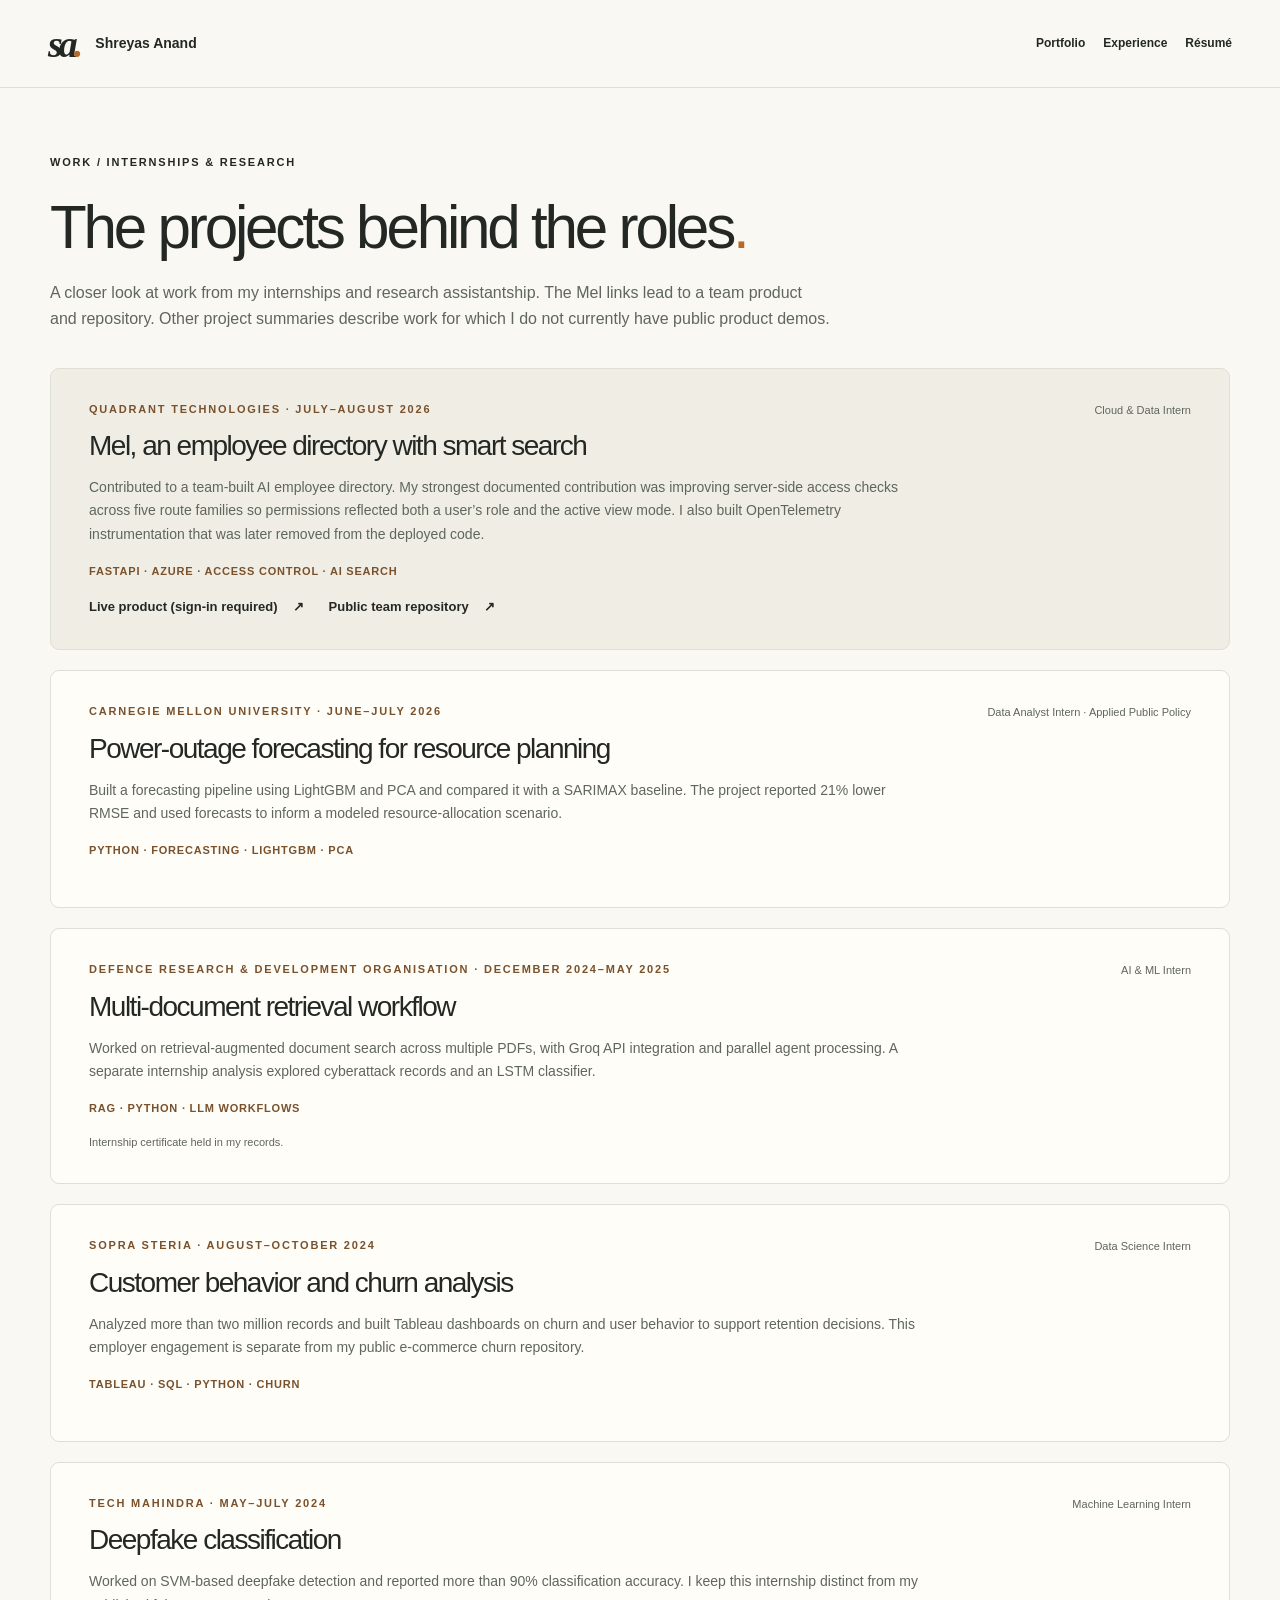
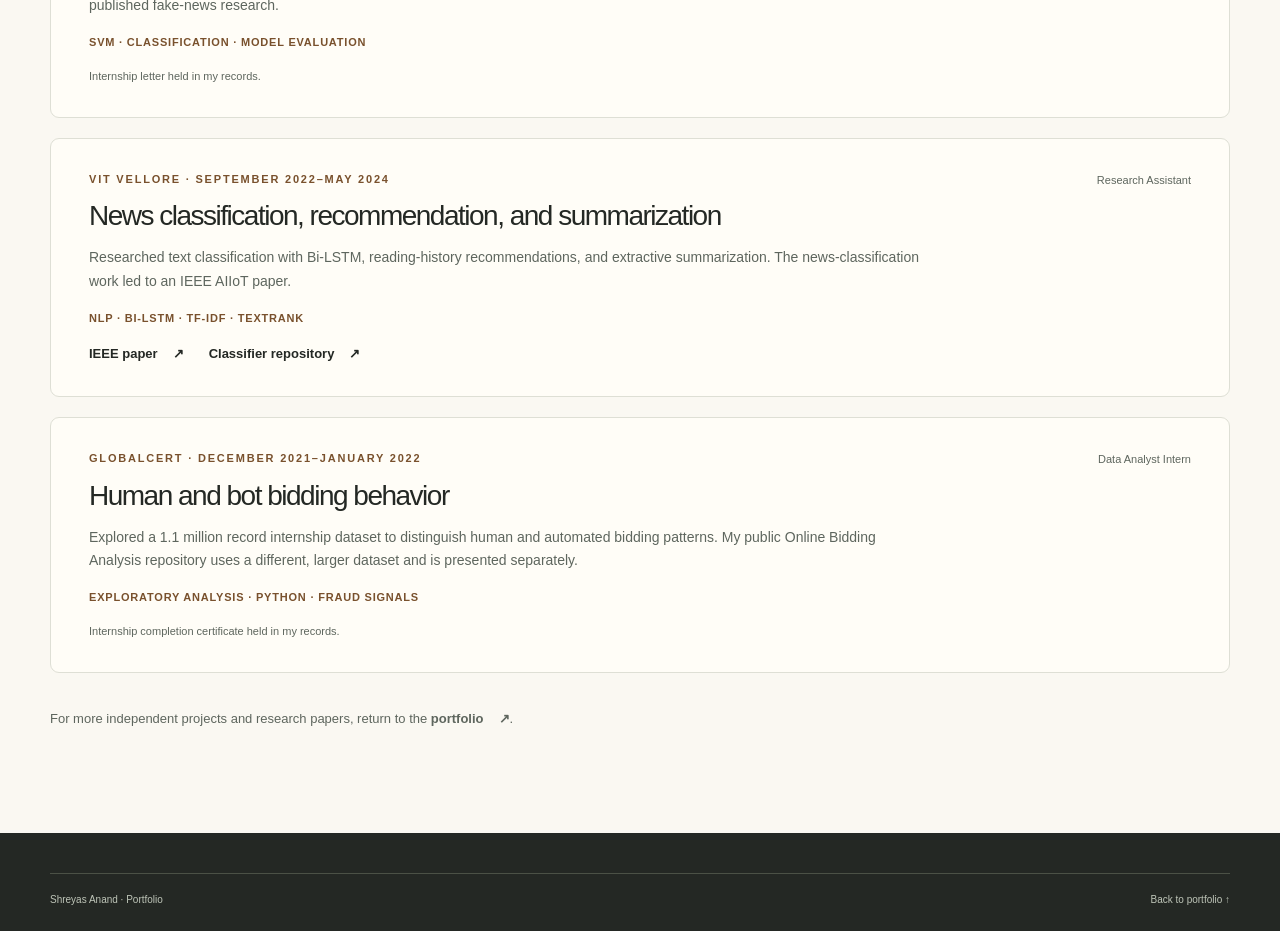
==== internships/index.html @ 3b65b4af "Add research links, internship project notes, Mel demo, and résumé viewer" ====
<!doctype html>
<html lang="en"><head><meta charset="utf-8"><meta name="viewport" content="width=device-width, initial-scale=1"><meta name="description" content="Internship and research project notes from Shreyas Anand."><title>Internship work | Shreyas Anand</title><link rel="icon" type="image/svg+xml" href="../assets/portfolio/monogram.svg"><link rel="stylesheet" href="../assets/portfolio/style.css?v=20261102b"><style>
.case-shell{padding-block:66px 90px}.case-intro{max-width:780px;margin-bottom:35px}.case-intro h1{margin-bottom:20px}.case-intro p:not(.eyebrow){color:var(--muted)}.case-list{display:grid;gap:20px}.case-card{scroll-margin-top:110px;border:1px solid var(--line);border-radius:9px;background:#fffdf7;padding:32px 38px}.case-card:first-child{background:#f0eee4}.case-top{display:flex;align-items:flex-start;justify-content:space-between;gap:20px}.case-top .eyebrow{color:#79512d;margin-bottom:12px}.case-top>span{font-size:11px;color:var(--muted)}.case-card h2{font-size:28px;margin:0 0 14px}.case-card>p{max-width:830px;font-size:14px;color:var(--muted);margin-bottom:16px}.case-card .case-tags{font-size:11px;text-transform:uppercase;letter-spacing:.8px;font-weight:600;color:#79512d}.case-links{display:flex;gap:25px;flex-wrap:wrap}.case-card .case-proof{font-size:11px;margin:10px 0 0}.case-end{margin-top:35px;color:var(--muted);font-size:13px}@media(max-width:760px){.case-shell{padding-block:44px 60px}.case-card{padding:24px}.case-top{display:block}.case-card h2{font-size:25px}}
</style></head><body><a class="skip-link" href="#main">Skip to content</a><header class="site-header"><div class="header-inner"><a class="brand" href="../"><span class="monogram" aria-hidden="true">sa<span>.</span></span><span>Shreyas Anand</span></a><nav class="site-nav" aria-label="Main navigation"><a href="../">Portfolio</a><a href="../#experience">Experience</a><a href="../resume/">Résumé</a></nav></div></header><main id="main" class="container case-shell"><div class="case-intro"><p class="eyebrow">Work / Internships &amp; research</p><h1>The projects behind the roles<span style="color:#b96923">.</span></h1><p>A closer look at work from my internships and research assistantship. The Mel links lead to a team product and repository. Other project summaries describe work for which I do not currently have public product demos.</p></div><div class="case-list"><article class="case-card" id="quadrant"><div class="case-top"><p class="eyebrow">Quadrant Technologies · July–August 2026</p><span>Cloud &amp; Data Intern</span></div><h2>Mel, an employee directory with smart search</h2><p>Contributed to a team-built AI employee directory. My strongest documented contribution was improving server-side access checks across five route families so permissions reflected both a user’s role and the active view mode. I also built OpenTelemetry instrumentation that was later removed from the deployed code.</p><p class="case-tags">FastAPI · Azure · Access control · AI search</p><div class="case-links"><a class="text-link" href="https://tempest34.azurewebsites.net/" target="_blank" rel="noopener noreferrer">Live product (sign-in required) <span aria-hidden="true">↗</span></a><a class="text-link" href="https://github.com/Arshitha231/QInternship" target="_blank" rel="noopener noreferrer">Public team repository <span aria-hidden="true">↗</span></a></div></article>
<article class="case-card" id="cmu"><div class="case-top"><p class="eyebrow">Carnegie Mellon University · June–July 2026</p><span>Data Analyst Intern · Applied Public Policy</span></div><h2>Power-outage forecasting for resource planning</h2><p>Built a forecasting pipeline using LightGBM and PCA and compared it with a SARIMAX baseline. The project reported 21% lower RMSE and used forecasts to inform a modeled resource-allocation scenario.</p><p class="case-tags">Python · Forecasting · LightGBM · PCA</p></article>
<article class="case-card" id="drdo"><div class="case-top"><p class="eyebrow">Defence Research &amp; Development Organisation · December 2024–May 2025</p><span>AI &amp; ML Intern</span></div><h2>Multi-document retrieval workflow</h2><p>Worked on retrieval-augmented document search across multiple PDFs, with Groq API integration and parallel agent processing. A separate internship analysis explored cyberattack records and an LSTM classifier.</p><p class="case-tags">RAG · Python · LLM workflows</p><p class="case-proof">Internship certificate held in my records.</p></article>
<article class="case-card" id="sopra"><div class="case-top"><p class="eyebrow">Sopra Steria · August–October 2024</p><span>Data Science Intern</span></div><h2>Customer behavior and churn analysis</h2><p>Analyzed more than two million records and built Tableau dashboards on churn and user behavior to support retention decisions. This employer engagement is separate from my public e-commerce churn repository.</p><p class="case-tags">Tableau · SQL · Python · Churn</p></article>
<article class="case-card" id="tech"><div class="case-top"><p class="eyebrow">Tech Mahindra · May–July 2024</p><span>Machine Learning Intern</span></div><h2>Deepfake classification</h2><p>Worked on SVM-based deepfake detection and reported more than 90% classification accuracy. I keep this internship distinct from my published fake-news research.</p><p class="case-tags">SVM · Classification · Model evaluation</p><p class="case-proof">Internship letter held in my records.</p></article>
<article class="case-card" id="vit"><div class="case-top"><p class="eyebrow">VIT Vellore · September 2022–May 2024</p><span>Research Assistant</span></div><h2>News classification, recommendation, and summarization</h2><p>Researched text classification with Bi-LSTM, reading-history recommendations, and extractive summarization. The news-classification work led to an IEEE AIIoT paper.</p><p class="case-tags">NLP · Bi-LSTM · TF-IDF · TextRank</p><div class="case-links"><a class="text-link" href="https://ieeexplore.ieee.org/document/10574679" target="_blank" rel="noopener noreferrer">IEEE paper <span aria-hidden="true">↗</span></a><a class="text-link" href="https://github.com/Anandshrey/NewsClassifier" target="_blank" rel="noopener noreferrer">Classifier repository <span aria-hidden="true">↗</span></a></div></article>
<article class="case-card" id="globalcert"><div class="case-top"><p class="eyebrow">GlobalCert · December 2021–January 2022</p><span>Data Analyst Intern</span></div><h2>Human and bot bidding behavior</h2><p>Explored a 1.1 million record internship dataset to distinguish human and automated bidding patterns. My public Online Bidding Analysis repository uses a different, larger dataset and is presented separately.</p><p class="case-tags">Exploratory analysis · Python · Fraud signals</p><p class="case-proof">Internship completion certificate held in my records.</p></article></div><p class="case-end">For more independent projects and research papers, return to the <a class="text-link" href="../#projects">portfolio <span aria-hidden="true">↗</span></a>.</p></main><footer class="site-footer"><div class="container footer-bottom"><span>Shreyas Anand · Portfolio</span><a href="../">Back to portfolio ↑</a></div></footer></body></html>
---- assets/portfolio/style.css ----
:root{--paper:#faf8f2;--ink:#242824;--muted:#5e665e;--line:#dedfd5;--amber:#e7a65b;--sage:#e7eadd;--serif:Georgia,'Times New Roman',serif;--sans:'Segoe UI',Arial,sans-serif}
*{box-sizing:border-box}html{scroll-behavior:smooth;scroll-padding-top:100px}body{margin:0;background:var(--paper);color:var(--ink);font-family:var(--sans);font-size:16px;line-height:1.65;-webkit-font-smoothing:antialiased}a{color:inherit;text-decoration:none}button{font:inherit}img{display:block;max-width:100%;height:auto}::selection{background:#f2d2a8}a:focus-visible,button:focus-visible,summary:focus-visible{outline:3px solid #8c4f18;outline-offset:5px;border-radius:3px}.container{width:min(1180px,calc(100% - 96px));margin-inline:auto}.skip-link{position:fixed;z-index:100;top:-100px;left:20px;padding:12px 20px;background:var(--ink);color:white}.skip-link:focus{top:12px}.site-header{position:sticky;top:0;z-index:20;background:rgba(250,248,242,.96);border-bottom:1px solid var(--line);backdrop-filter:blur(12px)}.header-inner{width:min(1280px,calc(100% - 96px));min-height:87px;margin:auto;display:flex;align-items:center;justify-content:space-between;gap:24px}.brand{display:inline-flex;align-items:center;gap:16px;font-size:14px;font-weight:600}.monogram{font-family:var(--serif);font-size:38px;font-style:italic;line-height:1;letter-spacing:-4px}.monogram span{color:#b96923}.site-nav{display:flex;align-items:center;gap:18px;font-size:12px;font-weight:600}.site-nav a{transition:color .2s}.site-nav a:hover{color:#a55b1b}.nav-external{border-left:1px solid var(--line);padding-left:32px}.nav-external span{margin-left:10px}.menu-toggle{display:none}.hero{display:grid;grid-template-columns:1.23fr 1fr;gap:58px;align-items:center;padding-block:88px 76px}.eyebrow{text-transform:uppercase;font-size:11px;letter-spacing:1.8px;font-weight:650;line-height:1.5;margin:0 0 24px}.small-dot{display:inline-block;width:7px;height:7px;border-radius:50%;background:#b86923;margin:0 9px 1px 0}h1,h2,h3,p{margin-top:0}h1{font-size:clamp(42px,4.7vw,68px);font-weight:500;line-height:1.09;letter-spacing:-3.2px;margin-bottom:26px}h1 em,h2 em{font-family:var(--serif);font-weight:400;color:#92511e}h2{font-size:clamp(30px,3.05vw,43px);font-weight:500;letter-spacing:-1.5px;line-height:1.18;margin-bottom:0}h3{font-size:28px;line-height:1.22;letter-spacing:-.8px;font-weight:500}.hero-description{max-width:480px;font-size:17px;color:var(--muted);line-height:1.8;margin-bottom:30px}.hero-actions{display:flex;align-items:center;gap:26px;flex-wrap:wrap}.button{display:inline-flex;align-items:center;justify-content:space-between;gap:30px;padding:14px 22px;border:1px solid var(--ink);font-size:13px;font-weight:600;border-radius:5px;transition:transform .22s,background .22s,box-shadow .22s}.button-dark{background:var(--ink);color:var(--paper)}.button:hover{background:#3c443c;transform:translateY(-3px);box-shadow:0 7px 15px #24282418}.text-link{display:inline-flex;gap:15px;align-items:center;font-size:13px;font-weight:600}.text-link:hover{text-decoration:underline;text-underline-offset:5px}.hero-note{display:flex;gap:14px;border-top:1px solid var(--line);margin-top:38px;padding-top:22px;font-size:11px;line-height:1.7;color:var(--muted);max-width:455px}.hero-note strong{font-weight:500;color:var(--ink)}.note-mark{font-size:26px;line-height:1.3}.hero-visual{height:439px;position:relative;background:#eceee3;border:1px solid #dde1d1;border-radius:12px;isolation:isolate;overflow:hidden}.visual-grid{position:absolute;inset:0;opacity:.8;background-image:linear-gradient(#d8ddce 1px,transparent 1px),linear-gradient(90deg,#d8ddce 1px,transparent 1px);background-size:32px 32px;mask-image:linear-gradient(to bottom,black,transparent)}.visual-label,.visual-caption{position:absolute;font-size:10px;letter-spacing:1.7px;font-weight:600;color:#616b59}.visual-label{top:24px;left:26px}.visual-caption{bottom:21px;right:25px;letter-spacing:.3px}.process-card{position:absolute;border-radius:8px;padding:19px 22px;box-shadow:0 12px 24px #2428240d;transition:transform .35s}.card-step{display:block;font-size:8px;letter-spacing:1.4px;margin-bottom:10px}.process-title{font-family:var(--serif);font-size:25px;line-height:1.2;display:block}.question{left:28px;top:65px;width:69%;height:113px;background:var(--paper);transform:rotate(-5deg);border:1px solid #d8dace}.question-symbol{position:absolute;right:20px;top:21px;font-family:var(--serif);font-size:65px;line-height:1;color:#d7daca}.evidence{right:27px;top:175px;width:70%;height:131px;background:#edd6b8;transform:rotate(5deg);border:1px solid #dcb787}.signal-bars{position:absolute;right:21px;bottom:24px;height:37px;display:flex;gap:6px;align-items:end}.signal-bars i{width:9px;background:#9a622e;border-radius:2px 2px 0 0}.signal-bars i:nth-child(1){height:11px}.signal-bars i:nth-child(2){height:19px}.signal-bars i:nth-child(3){height:14px}.signal-bars i:nth-child(4){height:28px}.signal-bars i:nth-child(5){height:24px}.signal-bars i:nth-child(6){height:37px}.signal-bars i:nth-child(7){height:32px}.story{left:43px;bottom:52px;width:74%;height:108px;background:var(--ink);color:var(--paper);transform:rotate(-3deg)}.story .card-step{color:#c4cbbb}.story .process-title span{color:var(--amber)}.story-arrow{position:absolute;right:23px;top:35px;font-size:29px;color:var(--amber)}.hero-visual:hover .question{transform:rotate(-7deg) translateY(-4px)}.hero-visual:hover .evidence{transform:rotate(7deg) translateY(-2px)}.hero-visual:hover .story{transform:rotate(-1deg) translateY(-3px)}.discipline-strip{border-block:1px solid var(--line);background:#f2f1e9}.discipline-strip .container{display:flex;align-items:center;justify-content:space-between;gap:22px;padding-block:18px;font-size:11px;text-transform:uppercase;letter-spacing:1.3px;font-weight:500}.discipline-strip b{color:#9a622e;font-size:19px;font-weight:400}.work-section{padding-block:88px}.section-heading{display:flex;justify-content:space-between;gap:40px;align-items:end;margin-bottom:35px}.section-heading .eyebrow{margin-bottom:15px}.section-heading>p{font-size:12px;color:var(--muted);margin-bottom:2px;line-height:1.8}.featured-project{display:grid;grid-template-columns:1.12fr 1fr;border:1px solid var(--line);border-radius:9px;overflow:hidden;background:#fffdf7}.feature-image{background:#e7eadd;padding:28px 32px;display:flex;flex-direction:column;justify-content:space-between;gap:30px}.project-kicker{font-size:10px;letter-spacing:1.3px;text-transform:uppercase;font-weight:650;line-height:1.5}.feature-image img{width:100%;border:1px solid #d6dacb;border-radius:5px;box-shadow:0 8px 20px #24282409;transition:transform .35s}.feature-image:hover img{transform:translateY(-4px)}.feature-image p{font-family:var(--serif);font-size:24px;line-height:1.35;display:flex;justify-content:space-between;margin:0}.feature-image p>span{font-family:var(--sans)}.feature-copy{padding:43px 42px}.feature-copy .eyebrow{font-size:10px;margin-bottom:16px;color:#79512d}.feature-copy h3{font-size:39px;line-height:1.14;margin-bottom:21px;letter-spacing:-1.2px}.feature-copy>p:not(.eyebrow){font-size:14px;color:var(--muted);margin-bottom:27px}.project-stages{border-top:1px solid var(--line);margin-top:31px;padding-top:18px;display:flex;align-items:center;gap:20px;font-size:11px;flex-wrap:wrap}.project-stages>span{color:var(--muted);margin-right:auto}.project-stages a:hover{text-decoration:underline;text-underline-offset:4px}.project-stages a>span{padding-left:4px}.project-grid{display:grid;grid-template-columns:1fr 1fr;gap:28px;margin-top:28px}.project-card{border:1px solid var(--line);border-radius:9px;overflow:hidden;background:#fffdf7;transition:box-shadow .3s,transform .3s}.project-card:hover{transform:translateY(-4px);box-shadow:0 12px 25px #2428240a}.project-cover{height:290px;padding:25px 30px;display:flex;flex-direction:column;justify-content:space-between;overflow:hidden}.viz-cover{background:#e9dbc8}.cover-caption{font-size:11px;color:#5a5147}.viz-words{font-family:var(--serif);font-size:34px;line-height:1.15;letter-spacing:-1px;margin-block:15px}.viz-words>span{display:flex;align-items:center;justify-content:space-between;max-width:380px;border-bottom:1px solid #baa88e;padding:9px 0}.viz-words>span>span{font-family:var(--sans);font-size:20px;color:#865b31}.critique-cover{background:#e8ebe1;position:relative}.critique-cover img{width:79%;height:170px;object-fit:contain;align-self:center;transform:rotate(-4deg);transition:transform .3s;filter:drop-shadow(0 6px 9px #24282418)}.critique-cover:hover img{transform:rotate(-1deg) scale(1.025)}.project-card-copy{padding:28px 30px 32px}.project-card-copy .eyebrow{font-size:9px;color:#79512d;margin-bottom:13px}.project-card-copy h3{font-size:25px;margin-bottom:15px}.project-card-copy h3>a{display:flex;justify-content:space-between;gap:18px}.project-card-copy h3 span{font-size:20px}.project-card-copy p:last-child{font-size:14px;line-height:1.8;color:var(--muted);margin-bottom:0}.work-footnote{text-align:center;font-size:12px;color:var(--muted);margin:29px 0 0}.about-section{background:#edf0e5;border-block:1px solid #dbe0cf;padding-block:79px}.about-grid{display:grid;grid-template-columns:1fr 1fr;gap:90px}.about-grid h2{font-size:40px;max-width:465px}.about-monogram{font-size:112px;letter-spacing:-12px;line-height:1;font-family:var(--serif);font-style:italic;margin-top:48px;color:#526348}.about-monogram>span{color:#b86923}.about-monogram small{display:block;font-family:var(--sans);font-size:10px;letter-spacing:1.6px;font-style:normal;text-transform:uppercase;margin:18px 0 0 4px}.about-copy>p{font-size:14px;color:var(--muted);line-height:1.9;margin-bottom:20px}.about-copy .lead{font-size:20px;line-height:1.55;color:var(--ink);margin-bottom:24px}.focus-list{display:flex;flex-wrap:wrap;gap:8px;padding-block:6px 25px}.focus-list span{font-size:10px;padding:6px 11px;border:1px solid #cad0bf;border-radius:4px;background:#f6f7f0}.learning-details{border-top:1px solid #ccd3bf;padding-top:18px;font-size:12px}.learning-details summary{cursor:pointer;display:flex;justify-content:space-between;gap:15px;list-style:none;font-weight:600}.learning-details summary::-webkit-details-marker{display:none}.learning-details[open] summary>span{transform:rotate(45deg)}.learning-details summary>span{font-size:17px;transition:transform .2s}.learning-details>div{padding-top:15px;color:var(--muted)}.experience-section{padding-block:86px}.experience-section h2{max-width:710px}.experience-list{border-top:1px solid var(--line)}.experience-row{display:grid;grid-template-columns:35px 1fr 1.2fr 90px;gap:28px;border-bottom:1px solid var(--line);padding-block:28px;align-items:start}.experience-index{font-size:11px;color:#857b6b;padding-top:3px}.experience-row .eyebrow{font-size:9px;letter-spacing:1px;margin-bottom:8px;color:var(--muted)}.experience-row h3{font-size:22px;letter-spacing:-.4px;margin-bottom:0}.experience-row>p{font-size:13px;line-height:1.8;color:var(--muted);margin-bottom:0}.experience-type{justify-self:end;border:1px solid var(--line);padding:3px 10px;border-radius:20px;font-size:9px;margin-top:2px}.closing-section{border-top:1px solid var(--line);padding-block:66px 80px;text-align:center}.closing-section h2{font-size:clamp(40px,4.3vw,60px);line-height:1.15;letter-spacing:-2px;margin-bottom:30px}.closing-section>div{display:flex;align-items:center;justify-content:center;gap:26px;flex-wrap:wrap}.site-footer{background:var(--ink);color:var(--paper);padding-block:40px 23px}.footer-top{display:flex;align-items:center;justify-content:space-between;gap:30px;margin-bottom:32px}.site-footer .monogram span{color:var(--amber)}.footer-top>p{font-size:11px;line-height:1.8;color:#bec5b8;margin:0}.footer-top .text-link{font-size:11px}.footer-bottom{border-top:1px solid #4b5146;padding-top:18px;display:flex;justify-content:space-between;gap:20px;color:#bec5b8;font-size:10px}.credits{margin-top:18px;font-size:10px;color:#bec5b8}.credits summary{cursor:pointer}.credits p{max-width:820px;padding-top:12px;line-height:1.8;margin:0}.credits a{text-decoration:underline;text-underline-offset:3px}.reveal-ready{opacity:0;transform:translateY(18px);transition:opacity .65s ease,transform .65s ease}.reveal-ready.is-visible{opacity:1;transform:translateY(0)}.hero-copy{animation:enter .7s ease both}.hero-visual{animation:enter .8s .1s ease both}@keyframes enter{from{opacity:0;transform:translateY(14px)}to{opacity:1;transform:translateY(0)}}
@media(min-width:1500px){.hero{padding-block:105px 90px}}
@media(max-width:1050px){.container,.header-inner{width:calc(100% - 64px)}.hero{gap:30px;padding-block:64px}.hero-visual{height:400px}.process-title{font-size:22px}.story{left:27px}.feature-copy{padding:30px}.feature-copy h3{font-size:34px}.feature-image{padding:25px}.about-grid{gap:45px}.about-grid h2{font-size:35px}.experience-row{grid-template-columns:25px 1fr 1.1fr;gap:20px}.experience-type{display:none}.project-card-copy h3{font-size:23px}}
@media(max-width:900px){html{scroll-padding-top:90px}.container,.header-inner{width:calc(100% - 40px)}.header-inner{min-height:73px;position:relative}.brand{gap:12px}.menu-toggle{display:flex;align-items:center;gap:15px;border:1px solid var(--line);padding:7px 11px;border-radius:4px;background:transparent;font-size:12px}.menu-toggle>span{font-size:18px;line-height:1}.menu-toggle[aria-expanded=true]>span{transform:rotate(45deg)}.site-nav{gap:0;position:absolute;top:73px;left:-20px;right:-20px;background:var(--paper);padding:12px 20px 20px;box-shadow:0 12px 14px #2428240a;display:none;flex-direction:column;align-items:stretch;border-bottom:1px solid var(--line)}.site-nav.is-open{display:flex}.site-nav a{padding:12px}.nav-external{border-left:0;border-top:1px solid var(--line);margin-top:6px}.hero{grid-template-columns:1fr;padding-block:47px 40px;gap:36px}.hero-copy h1{font-size:clamp(40px,8vw,61px);letter-spacing:-2px}.eyebrow{font-size:10px;margin-bottom:20px}.hero-description{font-size:16px;max-width:550px}.hero-note{margin-top:30px}.hero-visual{height:360px;width:100%;max-width:550px;justify-self:center}.question{left:32px;top:58px;width:64%;height:104px}.evidence{top:145px;width:64%;height:110px;right:34px}.story{bottom:39px;left:41px;width:69%;height:100px}.visual-caption{bottom:15px}.discipline-strip .container{display:grid;grid-template-columns:1fr 1fr;gap:12px 24px;padding-block:16px;font-size:9px}.discipline-strip b{display:none}.section-heading{display:block}.section-heading>p{margin-top:18px}.work-section{padding-block:54px}.featured-project{grid-template-columns:1fr}.feature-image{min-height:260px;gap:25px;padding:25px}.feature-copy{padding:29px 25px}.feature-copy h3{font-size:35px}.feature-image img{max-height:240px;object-fit:contain}.project-grid{grid-template-columns:1fr;gap:22px;margin-top:22px}.project-cover{height:275px}.project-card-copy{padding:25px}.project-card-copy h3{font-size:25px}.work-footnote{text-align:left;line-height:1.8}.about-section{padding-block:50px}.about-grid{grid-template-columns:1fr;gap:30px}.about-grid h2{font-size:34px}.about-monogram{display:none}.about-copy .lead{font-size:19px}.experience-section{padding-block:53px}.experience-row{grid-template-columns:24px 1fr;gap:13px;padding-block:25px}.experience-row>p{grid-column:2}.experience-row h3{font-size:22px}.closing-section{padding-block:46px 60px}.closing-section h2{font-size:41px;letter-spacing:-1.5px}.footer-top{display:grid;grid-template-columns:1fr;gap:20px}.footer-bottom{font-size:9px}.site-footer{padding-top:32px}.signal-bars{height:28px;bottom:14px}.signal-bars i{width:8px}.process-title{font-size:24px}}
@media(prefers-reduced-motion:reduce){html{scroll-behavior:auto}*,*::before,*::after{animation:none!important;transition:none!important}.reveal-ready{opacity:1;transform:none}.hero-visual:hover .process-card{transform:none}.button:hover,.project-card:hover,.feature-image:hover img{transform:none}}
@media print{.site-header{position:static}.hero-visual,.discipline-strip,.menu-toggle{display:none}.hero,.about-grid{display:block}.reveal-ready{opacity:1;transform:none}body{background:white}.site-footer{background:white;color:var(--ink)}.feature-image img{max-height:200px}.hero-copy{animation:none}}

/* Broader professional profile */
.profile-section{padding-block:82px}.profile-section-tinted{background:#edf0e5;border-block:1px solid #dbe0cf}.profile-grid{display:grid;grid-template-columns:repeat(2,minmax(0,1fr));gap:20px}.profile-grid.three-col{grid-template-columns:repeat(3,minmax(0,1fr))}.profile-card{display:flex;flex-direction:column;align-items:flex-start;min-width:0;padding:30px;border:1px solid var(--line);border-radius:9px;background:#fffdf7}.profile-card .eyebrow{margin-bottom:12px;color:#79512d}.profile-card h3{font-size:23px;line-height:1.3;margin-bottom:14px}.profile-card h3:not(:first-of-type){margin-top:24px}.profile-card p:not(.eyebrow){font-size:13px;line-height:1.8;color:var(--muted);margin-bottom:14px}.profile-card .text-link{margin-top:auto;padding-top:10px}.credential-card{background:#f3f0e6}.course-certificates{margin-top:22px;border:1px solid var(--line);border-radius:9px;background:#fffdf7;padding:18px 24px}.course-certificates summary{cursor:pointer;font-size:14px;font-weight:600;display:flex;justify-content:space-between;gap:20px}.course-certificates summary span{font-size:20px;line-height:1}.course-certificates[open] summary span{transform:rotate(45deg)}.course-certificates ul{list-style:none;margin:18px 0 0;padding:0;columns:2;column-gap:36px}.course-certificates li{break-inside:avoid;display:flex;justify-content:space-between;gap:15px;border-top:1px solid var(--line);padding:12px 0;font-size:12px}.course-certificates li a{max-width:70%;text-decoration:underline;text-decoration-color:#c7c5b6;text-underline-offset:3px}.course-certificates li span{white-space:nowrap;color:var(--muted);font-size:11px}.contact-links{display:flex;align-items:center;gap:28px;flex-wrap:wrap}.contact-links .button{gap:18px}
@media(max-width:900px){.profile-section{padding-block:54px}.profile-grid.three-col{grid-template-columns:1fr}.profile-grid.two-col{grid-template-columns:1fr}}
@media(max-width:650px){.profile-grid{grid-template-columns:1fr}.profile-card{padding:24px}.course-certificates ul{columns:1}.course-certificates li{display:block}.course-certificates li a{display:block;max-width:none}.course-certificates li span{display:block;margin-top:3px}.contact-links{gap:18px}}

/* Research and internship project links */
.paper-list{list-style:none;margin:0 0 18px;padding:0;width:100%}.paper-list li{border-top:1px solid var(--line);padding:12px 0}.paper-list li a{display:block;font-size:13px;line-height:1.55;font-weight:600;text-decoration:underline;text-decoration-color:#c7c5b6;text-underline-offset:3px}.paper-list li small{display:block;font-size:10px;color:var(--muted);margin-top:4px}.inline-project-link{display:inline-block;margin-top:8px;font-weight:600;text-decoration:underline;text-decoration-color:#b5b3a7;text-underline-offset:3px}.section-heading>p a{text-decoration:underline;text-underline-offset:3px}.hero-actions .text-link:last-child{color:#92511e}
@media(max-width:1180px) and (min-width:901px){.site-nav{gap:10px;font-size:11px}.header-inner{gap:15px}.brand{gap:10px}}
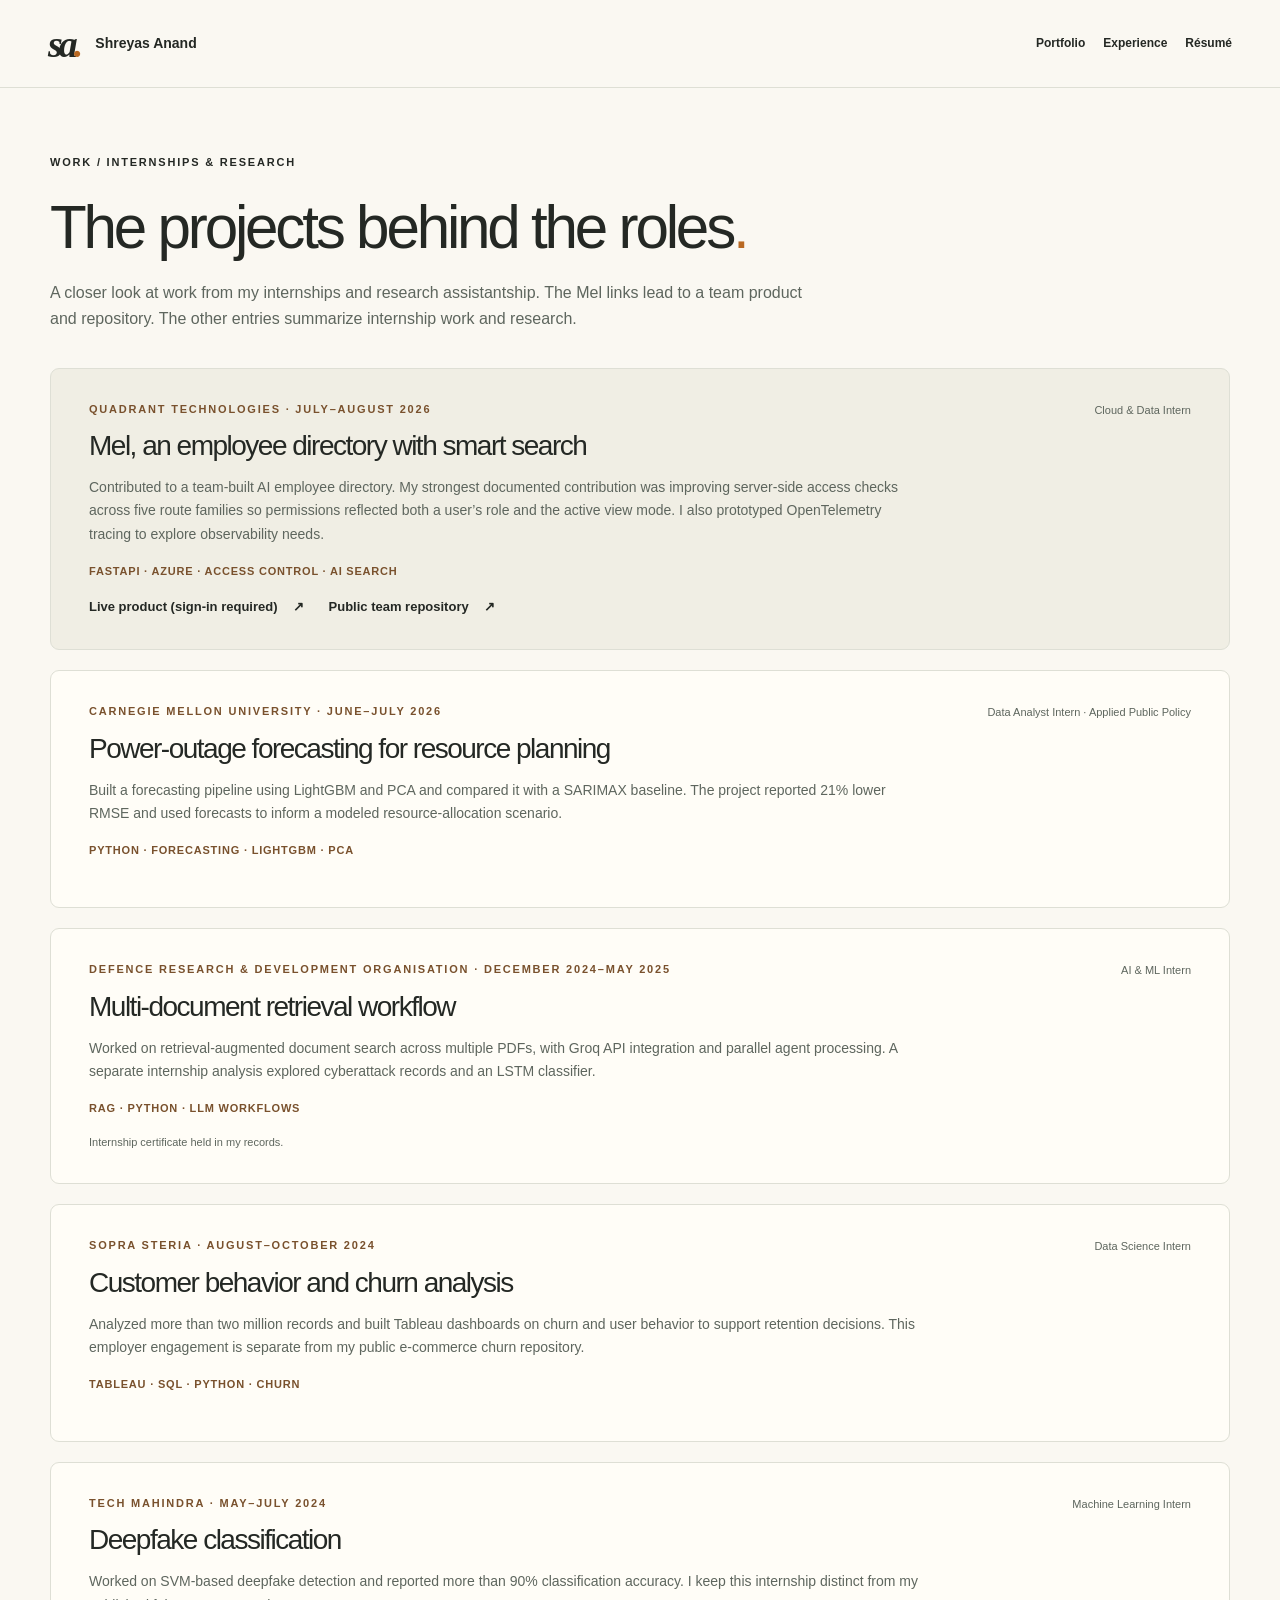
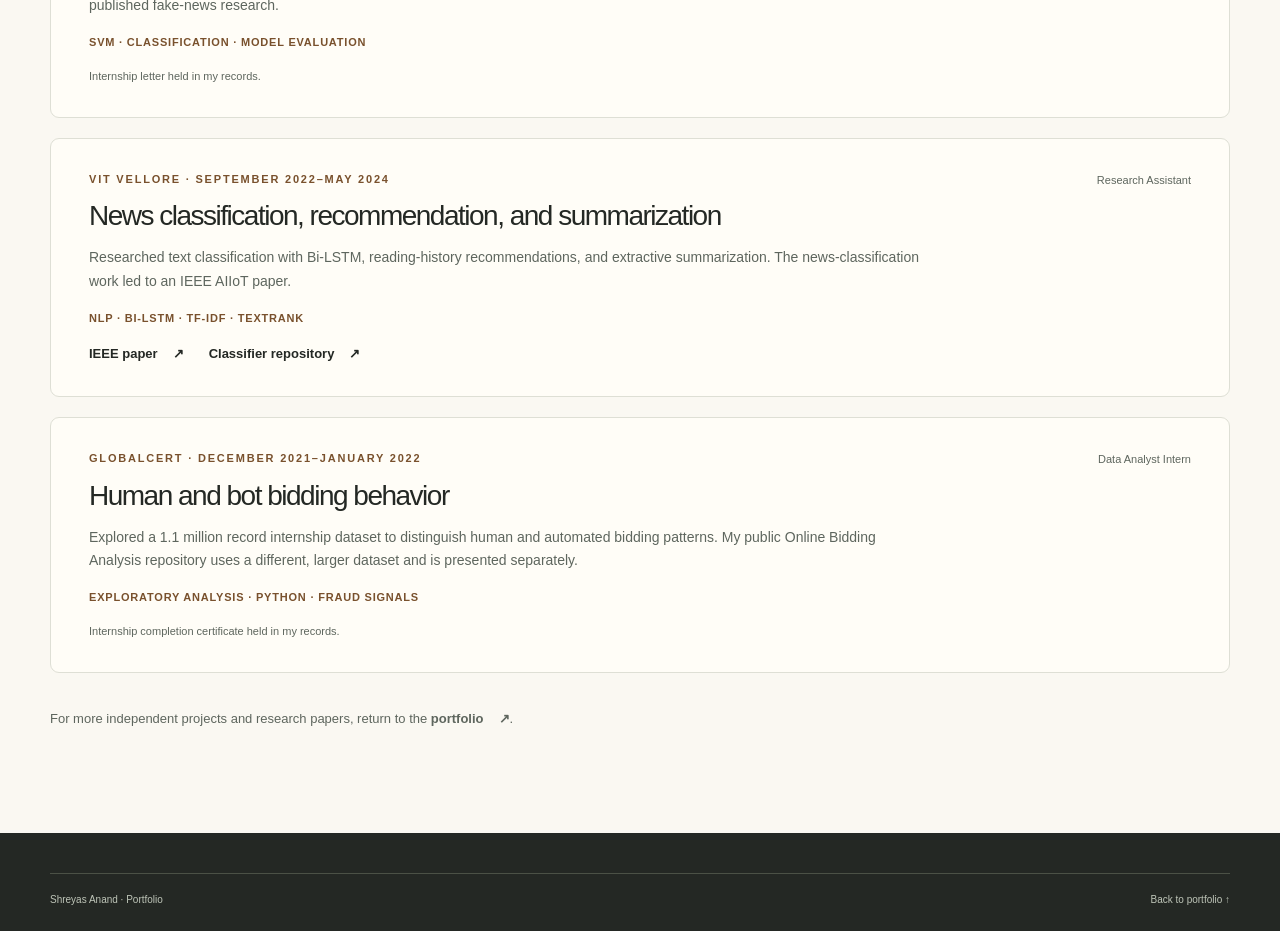
==== commit a55102e6: "Refine internship case-study introduction" ====
--- a/internships/index.html
+++ b/internships/index.html
@@ -1,7 +1,7 @@
 <!doctype html>
 <html lang="en"><head><meta charset="utf-8"><meta name="viewport" content="width=device-width, initial-scale=1"><meta name="description" content="Internship and research project notes from Shreyas Anand."><title>Internship work | Shreyas Anand</title><link rel="icon" type="image/svg+xml" href="../assets/portfolio/monogram.svg"><link rel="stylesheet" href="../assets/portfolio/style.css?v=20261102b"><style>
 .case-shell{padding-block:66px 90px}.case-intro{max-width:780px;margin-bottom:35px}.case-intro h1{margin-bottom:20px}.case-intro p:not(.eyebrow){color:var(--muted)}.case-list{display:grid;gap:20px}.case-card{scroll-margin-top:110px;border:1px solid var(--line);border-radius:9px;background:#fffdf7;padding:32px 38px}.case-card:first-child{background:#f0eee4}.case-top{display:flex;align-items:flex-start;justify-content:space-between;gap:20px}.case-top .eyebrow{color:#79512d;margin-bottom:12px}.case-top>span{font-size:11px;color:var(--muted)}.case-card h2{font-size:28px;margin:0 0 14px}.case-card>p{max-width:830px;font-size:14px;color:var(--muted);margin-bottom:16px}.case-card .case-tags{font-size:11px;text-transform:uppercase;letter-spacing:.8px;font-weight:600;color:#79512d}.case-links{display:flex;gap:25px;flex-wrap:wrap}.case-card .case-proof{font-size:11px;margin:10px 0 0}.case-end{margin-top:35px;color:var(--muted);font-size:13px}@media(max-width:760px){.case-shell{padding-block:44px 60px}.case-card{padding:24px}.case-top{display:block}.case-card h2{font-size:25px}}
-</style></head><body><a class="skip-link" href="#main">Skip to content</a><header class="site-header"><div class="header-inner"><a class="brand" href="../"><span class="monogram" aria-hidden="true">sa<span>.</span></span><span>Shreyas Anand</span></a><nav class="site-nav" aria-label="Main navigation"><a href="../">Portfolio</a><a href="../#experience">Experience</a><a href="../resume/">Résumé</a></nav></div></header><main id="main" class="container case-shell"><div class="case-intro"><p class="eyebrow">Work / Internships &amp; research</p><h1>The projects behind the roles<span style="color:#b96923">.</span></h1><p>A closer look at work from my internships and research assistantship. The Mel links lead to a team product and repository. Other project summaries describe work for which I do not currently have public product demos.</p></div><div class="case-list"><article class="case-card" id="quadrant"><div class="case-top"><p class="eyebrow">Quadrant Technologies · July–August 2026</p><span>Cloud &amp; Data Intern</span></div><h2>Mel, an employee directory with smart search</h2><p>Contributed to a team-built AI employee directory. My strongest documented contribution was improving server-side access checks across five route families so permissions reflected both a user’s role and the active view mode. I also built OpenTelemetry instrumentation that was later removed from the deployed code.</p><p class="case-tags">FastAPI · Azure · Access control · AI search</p><div class="case-links"><a class="text-link" href="https://tempest34.azurewebsites.net/" target="_blank" rel="noopener noreferrer">Live product (sign-in required) <span aria-hidden="true">↗</span></a><a class="text-link" href="https://github.com/Arshitha231/QInternship" target="_blank" rel="noopener noreferrer">Public team repository <span aria-hidden="true">↗</span></a></div></article>
+</style></head><body><a class="skip-link" href="#main">Skip to content</a><header class="site-header"><div class="header-inner"><a class="brand" href="../"><span class="monogram" aria-hidden="true">sa<span>.</span></span><span>Shreyas Anand</span></a><nav class="site-nav" aria-label="Main navigation"><a href="../">Portfolio</a><a href="../#experience">Experience</a><a href="../resume/">Résumé</a></nav></div></header><main id="main" class="container case-shell"><div class="case-intro"><p class="eyebrow">Work / Internships &amp; research</p><h1>The projects behind the roles<span style="color:#b96923">.</span></h1><p>A closer look at work from my internships and research assistantship. The Mel links lead to a team product and repository. The other entries summarize internship work and research.</p></div><div class="case-list"><article class="case-card" id="quadrant"><div class="case-top"><p class="eyebrow">Quadrant Technologies · July–August 2026</p><span>Cloud &amp; Data Intern</span></div><h2>Mel, an employee directory with smart search</h2><p>Contributed to a team-built AI employee directory. My strongest documented contribution was improving server-side access checks across five route families so permissions reflected both a user’s role and the active view mode. I also prototyped OpenTelemetry tracing to explore observability needs.</p><p class="case-tags">FastAPI · Azure · Access control · AI search</p><div class="case-links"><a class="text-link" href="https://tempest34.azurewebsites.net/" target="_blank" rel="noopener noreferrer">Live product (sign-in required) <span aria-hidden="true">↗</span></a><a class="text-link" href="https://github.com/Arshitha231/QInternship" target="_blank" rel="noopener noreferrer">Public team repository <span aria-hidden="true">↗</span></a></div></article>
 <article class="case-card" id="cmu"><div class="case-top"><p class="eyebrow">Carnegie Mellon University · June–July 2026</p><span>Data Analyst Intern · Applied Public Policy</span></div><h2>Power-outage forecasting for resource planning</h2><p>Built a forecasting pipeline using LightGBM and PCA and compared it with a SARIMAX baseline. The project reported 21% lower RMSE and used forecasts to inform a modeled resource-allocation scenario.</p><p class="case-tags">Python · Forecasting · LightGBM · PCA</p></article>
 <article class="case-card" id="drdo"><div class="case-top"><p class="eyebrow">Defence Research &amp; Development Organisation · December 2024–May 2025</p><span>AI &amp; ML Intern</span></div><h2>Multi-document retrieval workflow</h2><p>Worked on retrieval-augmented document search across multiple PDFs, with Groq API integration and parallel agent processing. A separate internship analysis explored cyberattack records and an LSTM classifier.</p><p class="case-tags">RAG · Python · LLM workflows</p><p class="case-proof">Internship certificate held in my records.</p></article>
 <article class="case-card" id="sopra"><div class="case-top"><p class="eyebrow">Sopra Steria · August–October 2024</p><span>Data Science Intern</span></div><h2>Customer behavior and churn analysis</h2><p>Analyzed more than two million records and built Tableau dashboards on churn and user behavior to support retention decisions. This employer engagement is separate from my public e-commerce churn repository.</p><p class="case-tags">Tableau · SQL · Python · Churn</p></article>
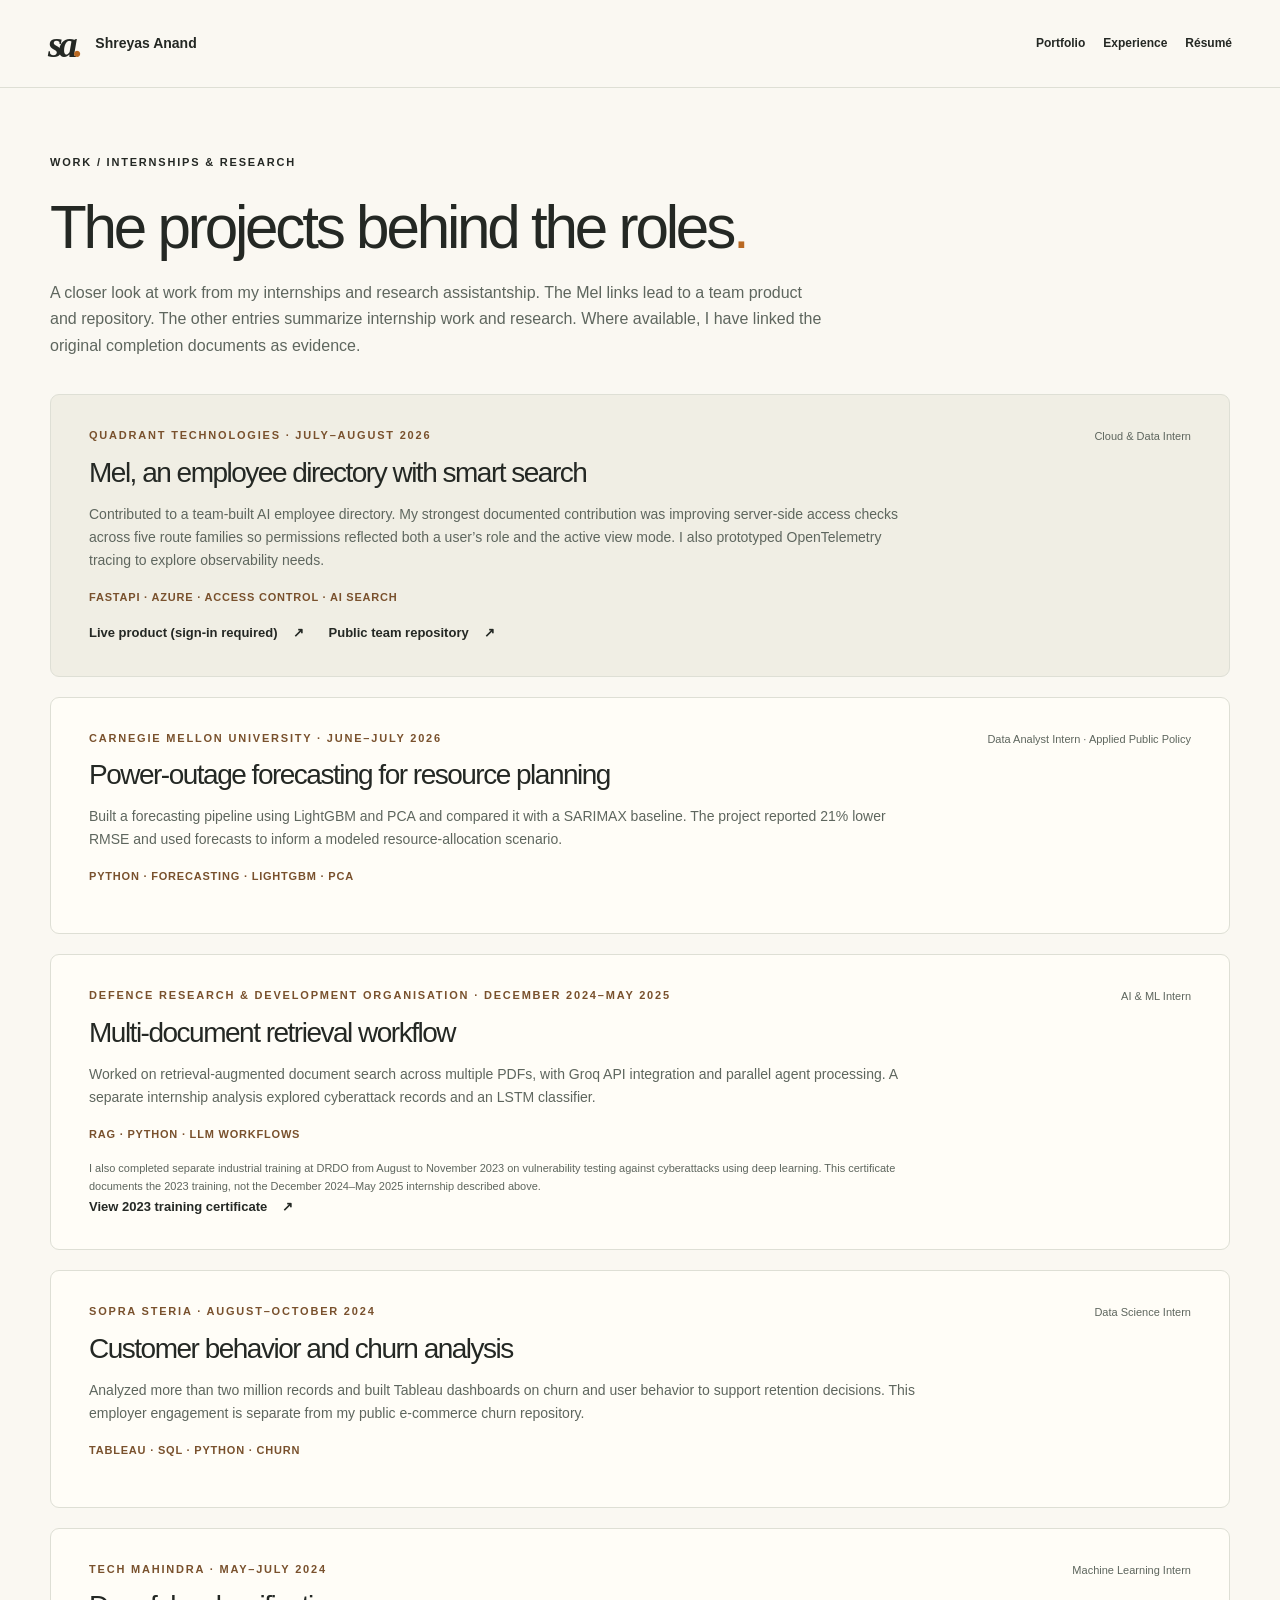
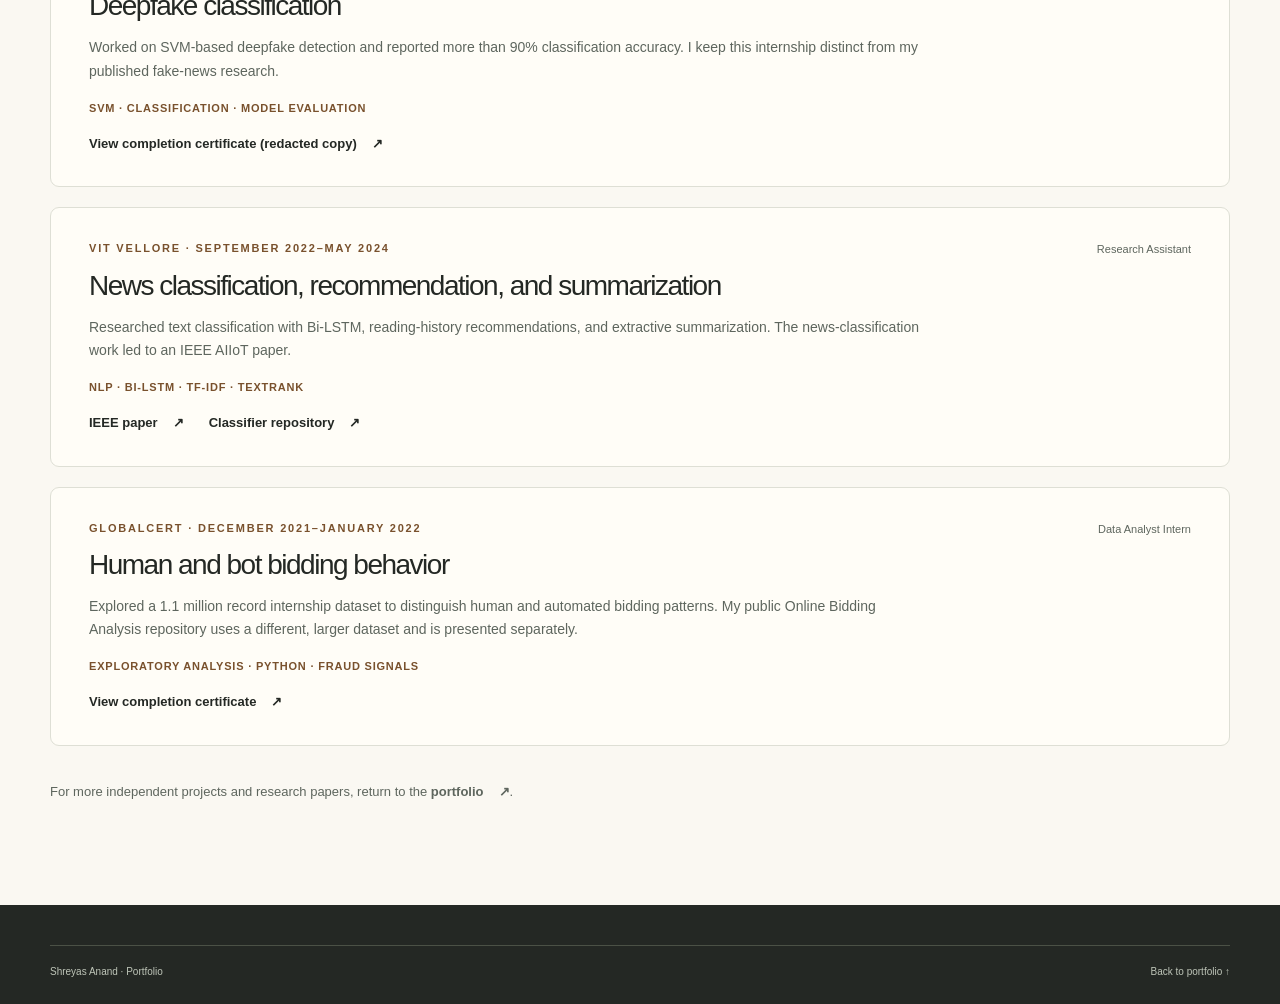
==== commit 2d798ca0: "Add internship certificate evidence with accurate dates and redaction" ====
--- a/internships/index.html
+++ b/internships/index.html
@@ -1,10 +1,10 @@
 <!doctype html>
 <html lang="en"><head><meta charset="utf-8"><meta name="viewport" content="width=device-width, initial-scale=1"><meta name="description" content="Internship and research project notes from Shreyas Anand."><title>Internship work | Shreyas Anand</title><link rel="icon" type="image/svg+xml" href="../assets/portfolio/monogram.svg"><link rel="stylesheet" href="../assets/portfolio/style.css?v=20261102b"><style>
 .case-shell{padding-block:66px 90px}.case-intro{max-width:780px;margin-bottom:35px}.case-intro h1{margin-bottom:20px}.case-intro p:not(.eyebrow){color:var(--muted)}.case-list{display:grid;gap:20px}.case-card{scroll-margin-top:110px;border:1px solid var(--line);border-radius:9px;background:#fffdf7;padding:32px 38px}.case-card:first-child{background:#f0eee4}.case-top{display:flex;align-items:flex-start;justify-content:space-between;gap:20px}.case-top .eyebrow{color:#79512d;margin-bottom:12px}.case-top>span{font-size:11px;color:var(--muted)}.case-card h2{font-size:28px;margin:0 0 14px}.case-card>p{max-width:830px;font-size:14px;color:var(--muted);margin-bottom:16px}.case-card .case-tags{font-size:11px;text-transform:uppercase;letter-spacing:.8px;font-weight:600;color:#79512d}.case-links{display:flex;gap:25px;flex-wrap:wrap}.case-card .case-proof{font-size:11px;margin:10px 0 0}.case-end{margin-top:35px;color:var(--muted);font-size:13px}@media(max-width:760px){.case-shell{padding-block:44px 60px}.case-card{padding:24px}.case-top{display:block}.case-card h2{font-size:25px}}
-</style></head><body><a class="skip-link" href="#main">Skip to content</a><header class="site-header"><div class="header-inner"><a class="brand" href="../"><span class="monogram" aria-hidden="true">sa<span>.</span></span><span>Shreyas Anand</span></a><nav class="site-nav" aria-label="Main navigation"><a href="../">Portfolio</a><a href="../#experience">Experience</a><a href="../resume/">Résumé</a></nav></div></header><main id="main" class="container case-shell"><div class="case-intro"><p class="eyebrow">Work / Internships &amp; research</p><h1>The projects behind the roles<span style="color:#b96923">.</span></h1><p>A closer look at work from my internships and research assistantship. The Mel links lead to a team product and repository. The other entries summarize internship work and research.</p></div><div class="case-list"><article class="case-card" id="quadrant"><div class="case-top"><p class="eyebrow">Quadrant Technologies · July–August 2026</p><span>Cloud &amp; Data Intern</span></div><h2>Mel, an employee directory with smart search</h2><p>Contributed to a team-built AI employee directory. My strongest documented contribution was improving server-side access checks across five route families so permissions reflected both a user’s role and the active view mode. I also prototyped OpenTelemetry tracing to explore observability needs.</p><p class="case-tags">FastAPI · Azure · Access control · AI search</p><div class="case-links"><a class="text-link" href="https://tempest34.azurewebsites.net/" target="_blank" rel="noopener noreferrer">Live product (sign-in required) <span aria-hidden="true">↗</span></a><a class="text-link" href="https://github.com/Arshitha231/QInternship" target="_blank" rel="noopener noreferrer">Public team repository <span aria-hidden="true">↗</span></a></div></article>
+</style></head><body><a class="skip-link" href="#main">Skip to content</a><header class="site-header"><div class="header-inner"><a class="brand" href="../"><span class="monogram" aria-hidden="true">sa<span>.</span></span><span>Shreyas Anand</span></a><nav class="site-nav" aria-label="Main navigation"><a href="../">Portfolio</a><a href="../#experience">Experience</a><a href="../resume/">Résumé</a></nav></div></header><main id="main" class="container case-shell"><div class="case-intro"><p class="eyebrow">Work / Internships &amp; research</p><h1>The projects behind the roles<span style="color:#b96923">.</span></h1><p>A closer look at work from my internships and research assistantship. The Mel links lead to a team product and repository. The other entries summarize internship work and research. Where available, I have linked the original completion documents as evidence.</p></div><div class="case-list"><article class="case-card" id="quadrant"><div class="case-top"><p class="eyebrow">Quadrant Technologies · July–August 2026</p><span>Cloud &amp; Data Intern</span></div><h2>Mel, an employee directory with smart search</h2><p>Contributed to a team-built AI employee directory. My strongest documented contribution was improving server-side access checks across five route families so permissions reflected both a user’s role and the active view mode. I also prototyped OpenTelemetry tracing to explore observability needs.</p><p class="case-tags">FastAPI · Azure · Access control · AI search</p><div class="case-links"><a class="text-link" href="https://tempest34.azurewebsites.net/" target="_blank" rel="noopener noreferrer">Live product (sign-in required) <span aria-hidden="true">↗</span></a><a class="text-link" href="https://github.com/Arshitha231/QInternship" target="_blank" rel="noopener noreferrer">Public team repository <span aria-hidden="true">↗</span></a></div></article>
 <article class="case-card" id="cmu"><div class="case-top"><p class="eyebrow">Carnegie Mellon University · June–July 2026</p><span>Data Analyst Intern · Applied Public Policy</span></div><h2>Power-outage forecasting for resource planning</h2><p>Built a forecasting pipeline using LightGBM and PCA and compared it with a SARIMAX baseline. The project reported 21% lower RMSE and used forecasts to inform a modeled resource-allocation scenario.</p><p class="case-tags">Python · Forecasting · LightGBM · PCA</p></article>
-<article class="case-card" id="drdo"><div class="case-top"><p class="eyebrow">Defence Research &amp; Development Organisation · December 2024–May 2025</p><span>AI &amp; ML Intern</span></div><h2>Multi-document retrieval workflow</h2><p>Worked on retrieval-augmented document search across multiple PDFs, with Groq API integration and parallel agent processing. A separate internship analysis explored cyberattack records and an LSTM classifier.</p><p class="case-tags">RAG · Python · LLM workflows</p><p class="case-proof">Internship certificate held in my records.</p></article>
+<article class="case-card" id="drdo"><div class="case-top"><p class="eyebrow">Defence Research &amp; Development Organisation · December 2024–May 2025</p><span>AI &amp; ML Intern</span></div><h2>Multi-document retrieval workflow</h2><p>Worked on retrieval-augmented document search across multiple PDFs, with Groq API integration and parallel agent processing. A separate internship analysis explored cyberattack records and an LSTM classifier.</p><p class="case-tags">RAG · Python · LLM workflows</p><p class="case-proof">I also completed separate industrial training at DRDO from August to November 2023 on vulnerability testing against cyberattacks using deep learning. This certificate documents the 2023 training, not the December 2024–May 2025 internship described above.</p><div class="case-links"><a class="text-link" href="../assets/evidence/drdo-industrial-training-2023.webp" target="_blank" rel="noopener noreferrer">View 2023 training certificate <span aria-hidden="true">↗</span></a></div></article>
 <article class="case-card" id="sopra"><div class="case-top"><p class="eyebrow">Sopra Steria · August–October 2024</p><span>Data Science Intern</span></div><h2>Customer behavior and churn analysis</h2><p>Analyzed more than two million records and built Tableau dashboards on churn and user behavior to support retention decisions. This employer engagement is separate from my public e-commerce churn repository.</p><p class="case-tags">Tableau · SQL · Python · Churn</p></article>
-<article class="case-card" id="tech"><div class="case-top"><p class="eyebrow">Tech Mahindra · May–July 2024</p><span>Machine Learning Intern</span></div><h2>Deepfake classification</h2><p>Worked on SVM-based deepfake detection and reported more than 90% classification accuracy. I keep this internship distinct from my published fake-news research.</p><p class="case-tags">SVM · Classification · Model evaluation</p><p class="case-proof">Internship letter held in my records.</p></article>
+<article class="case-card" id="tech"><div class="case-top"><p class="eyebrow">Tech Mahindra · May–July 2024</p><span>Machine Learning Intern</span></div><h2>Deepfake classification</h2><p>Worked on SVM-based deepfake detection and reported more than 90% classification accuracy. I keep this internship distinct from my published fake-news research.</p><p class="case-tags">SVM · Classification · Model evaluation</p><div class="case-links"><a class="text-link" href="../assets/evidence/tech-mahindra-completion-redacted.pdf" target="_blank" rel="noopener noreferrer">View completion certificate (redacted copy) <span aria-hidden="true">↗</span></a></div></article>
 <article class="case-card" id="vit"><div class="case-top"><p class="eyebrow">VIT Vellore · September 2022–May 2024</p><span>Research Assistant</span></div><h2>News classification, recommendation, and summarization</h2><p>Researched text classification with Bi-LSTM, reading-history recommendations, and extractive summarization. The news-classification work led to an IEEE AIIoT paper.</p><p class="case-tags">NLP · Bi-LSTM · TF-IDF · TextRank</p><div class="case-links"><a class="text-link" href="https://ieeexplore.ieee.org/document/10574679" target="_blank" rel="noopener noreferrer">IEEE paper <span aria-hidden="true">↗</span></a><a class="text-link" href="https://github.com/Anandshrey/NewsClassifier" target="_blank" rel="noopener noreferrer">Classifier repository <span aria-hidden="true">↗</span></a></div></article>
-<article class="case-card" id="globalcert"><div class="case-top"><p class="eyebrow">GlobalCert · December 2021–January 2022</p><span>Data Analyst Intern</span></div><h2>Human and bot bidding behavior</h2><p>Explored a 1.1 million record internship dataset to distinguish human and automated bidding patterns. My public Online Bidding Analysis repository uses a different, larger dataset and is presented separately.</p><p class="case-tags">Exploratory analysis · Python · Fraud signals</p><p class="case-proof">Internship completion certificate held in my records.</p></article></div><p class="case-end">For more independent projects and research papers, return to the <a class="text-link" href="../#projects">portfolio <span aria-hidden="true">↗</span></a>.</p></main><footer class="site-footer"><div class="container footer-bottom"><span>Shreyas Anand · Portfolio</span><a href="../">Back to portfolio ↑</a></div></footer></body></html>+<article class="case-card" id="globalcert"><div class="case-top"><p class="eyebrow">GlobalCert · December 2021–January 2022</p><span>Data Analyst Intern</span></div><h2>Human and bot bidding behavior</h2><p>Explored a 1.1 million record internship dataset to distinguish human and automated bidding patterns. My public Online Bidding Analysis repository uses a different, larger dataset and is presented separately.</p><p class="case-tags">Exploratory analysis · Python · Fraud signals</p><div class="case-links"><a class="text-link" href="../assets/evidence/globalcert-completion.webp" target="_blank" rel="noopener noreferrer">View completion certificate <span aria-hidden="true">↗</span></a></div></article></div><p class="case-end">For more independent projects and research papers, return to the <a class="text-link" href="../#projects">portfolio <span aria-hidden="true">↗</span></a>.</p></main><footer class="site-footer"><div class="container footer-bottom"><span>Shreyas Anand · Portfolio</span><a href="../">Back to portfolio ↑</a></div></footer></body></html>
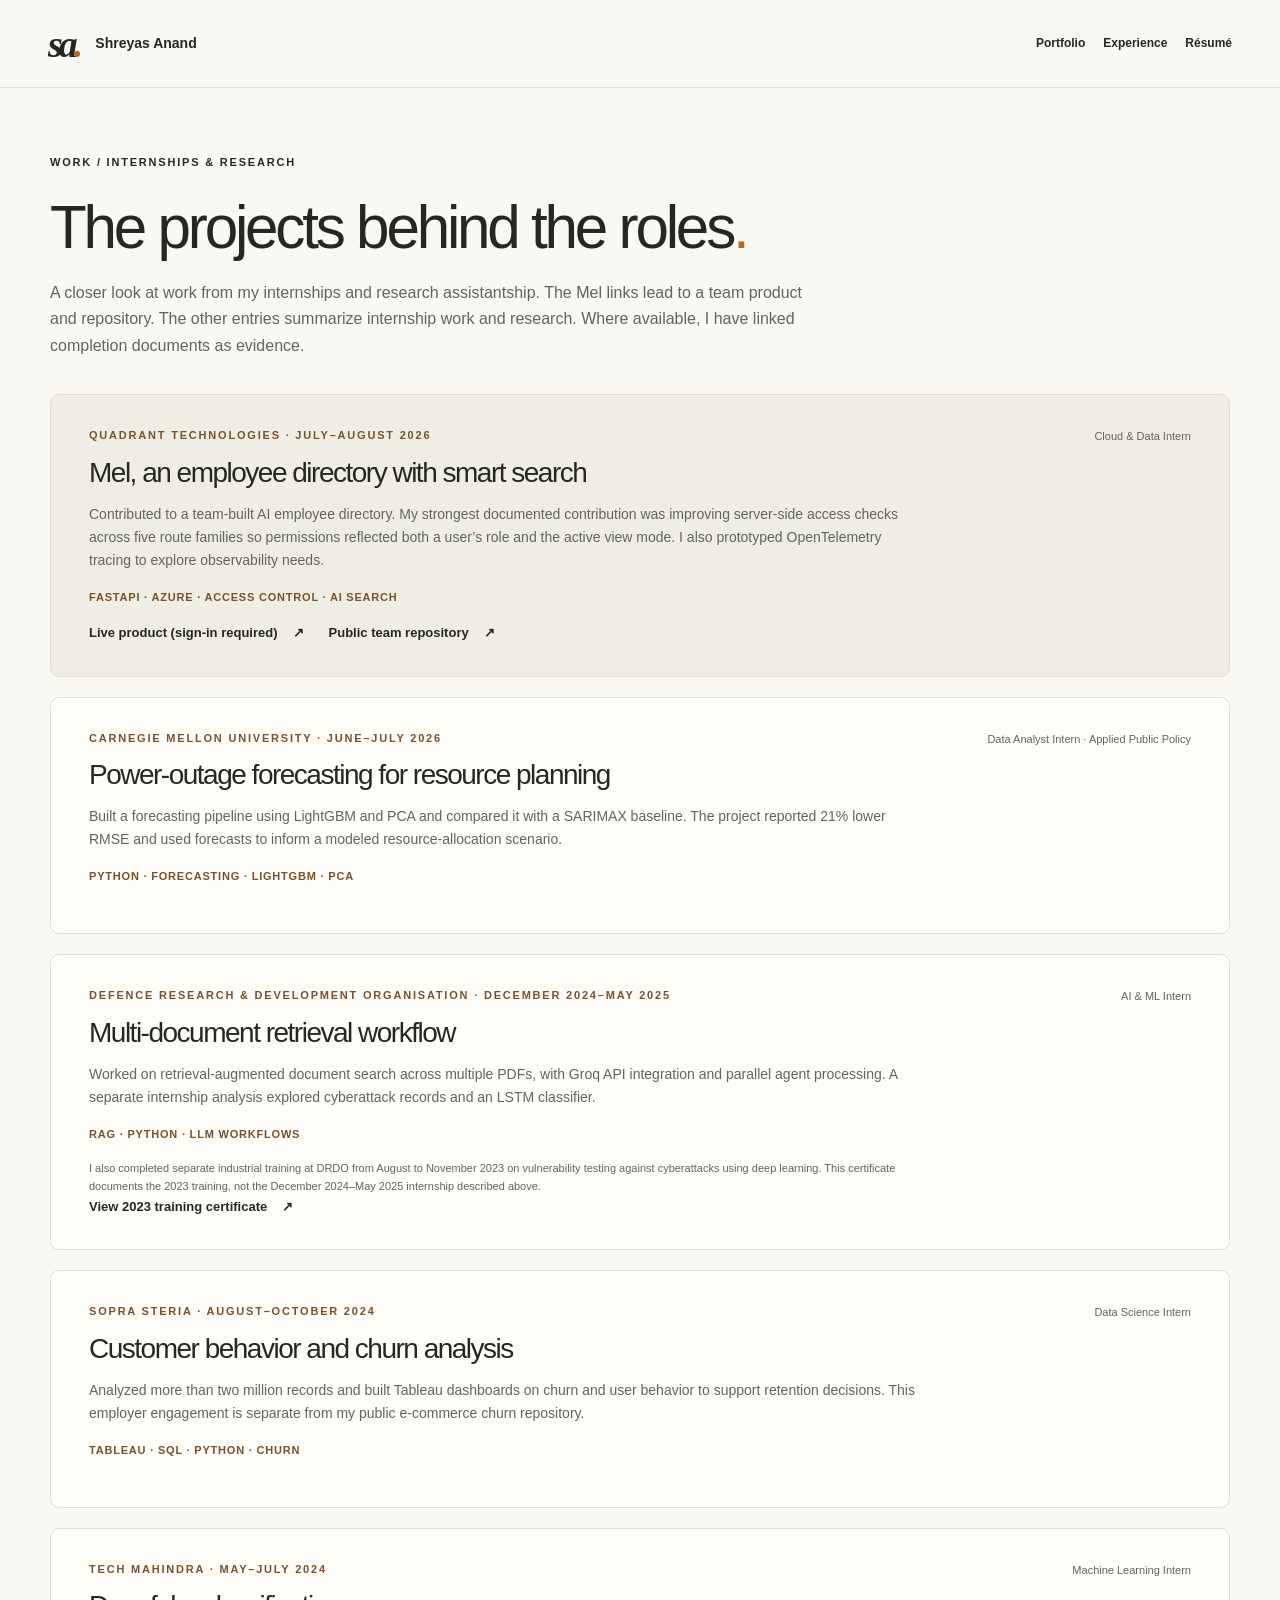
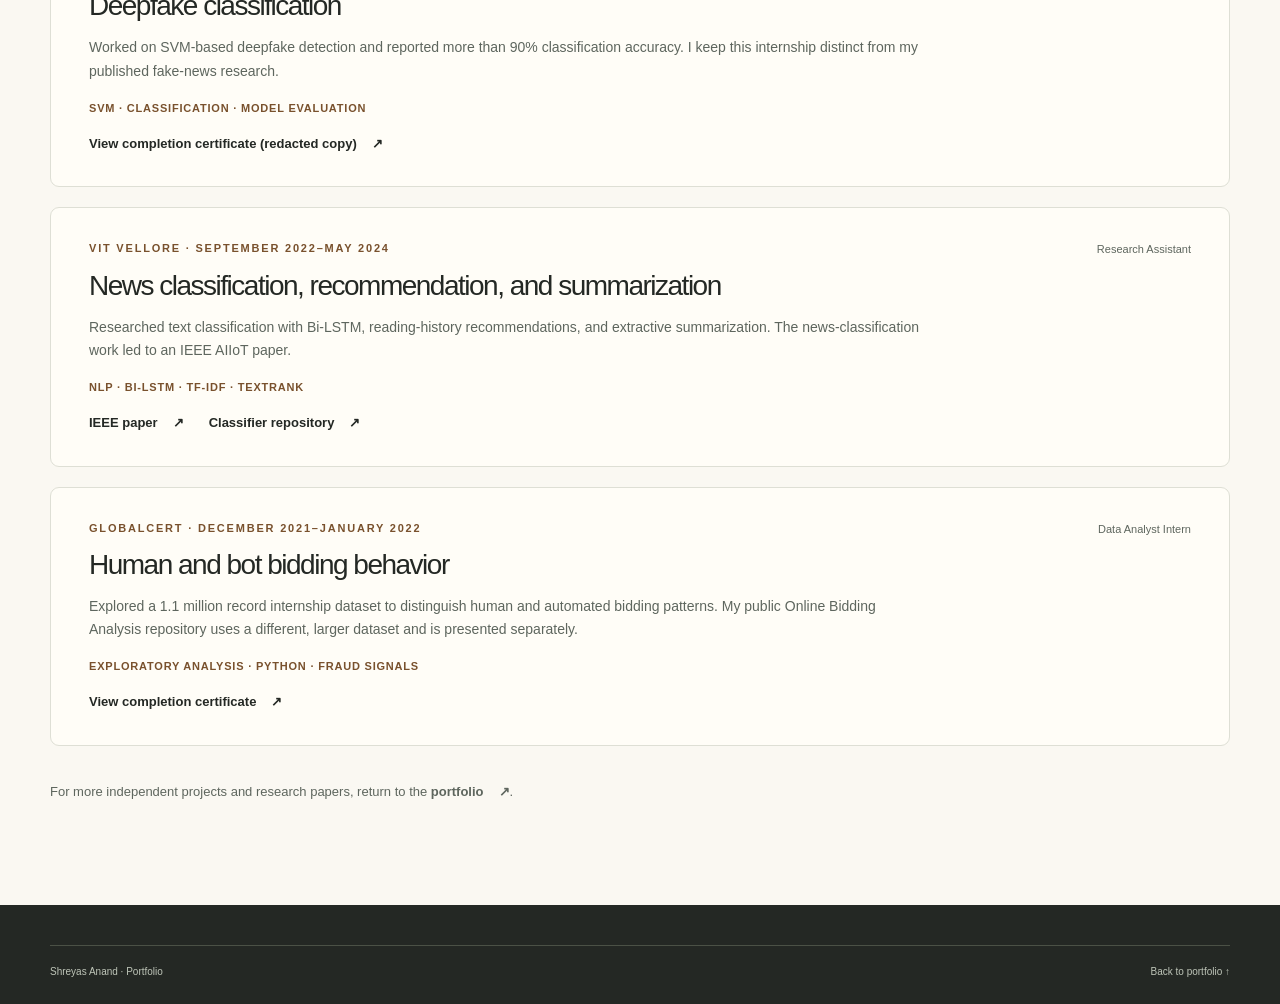
==== commit 1da45086: "Clarify internship evidence description" ====
--- a/internships/index.html
+++ b/internships/index.html
@@ -1,7 +1,7 @@
 <!doctype html>
 <html lang="en"><head><meta charset="utf-8"><meta name="viewport" content="width=device-width, initial-scale=1"><meta name="description" content="Internship and research project notes from Shreyas Anand."><title>Internship work | Shreyas Anand</title><link rel="icon" type="image/svg+xml" href="../assets/portfolio/monogram.svg"><link rel="stylesheet" href="../assets/portfolio/style.css?v=20261102b"><style>
 .case-shell{padding-block:66px 90px}.case-intro{max-width:780px;margin-bottom:35px}.case-intro h1{margin-bottom:20px}.case-intro p:not(.eyebrow){color:var(--muted)}.case-list{display:grid;gap:20px}.case-card{scroll-margin-top:110px;border:1px solid var(--line);border-radius:9px;background:#fffdf7;padding:32px 38px}.case-card:first-child{background:#f0eee4}.case-top{display:flex;align-items:flex-start;justify-content:space-between;gap:20px}.case-top .eyebrow{color:#79512d;margin-bottom:12px}.case-top>span{font-size:11px;color:var(--muted)}.case-card h2{font-size:28px;margin:0 0 14px}.case-card>p{max-width:830px;font-size:14px;color:var(--muted);margin-bottom:16px}.case-card .case-tags{font-size:11px;text-transform:uppercase;letter-spacing:.8px;font-weight:600;color:#79512d}.case-links{display:flex;gap:25px;flex-wrap:wrap}.case-card .case-proof{font-size:11px;margin:10px 0 0}.case-end{margin-top:35px;color:var(--muted);font-size:13px}@media(max-width:760px){.case-shell{padding-block:44px 60px}.case-card{padding:24px}.case-top{display:block}.case-card h2{font-size:25px}}
-</style></head><body><a class="skip-link" href="#main">Skip to content</a><header class="site-header"><div class="header-inner"><a class="brand" href="../"><span class="monogram" aria-hidden="true">sa<span>.</span></span><span>Shreyas Anand</span></a><nav class="site-nav" aria-label="Main navigation"><a href="../">Portfolio</a><a href="../#experience">Experience</a><a href="../resume/">Résumé</a></nav></div></header><main id="main" class="container case-shell"><div class="case-intro"><p class="eyebrow">Work / Internships &amp; research</p><h1>The projects behind the roles<span style="color:#b96923">.</span></h1><p>A closer look at work from my internships and research assistantship. The Mel links lead to a team product and repository. The other entries summarize internship work and research. Where available, I have linked the original completion documents as evidence.</p></div><div class="case-list"><article class="case-card" id="quadrant"><div class="case-top"><p class="eyebrow">Quadrant Technologies · July–August 2026</p><span>Cloud &amp; Data Intern</span></div><h2>Mel, an employee directory with smart search</h2><p>Contributed to a team-built AI employee directory. My strongest documented contribution was improving server-side access checks across five route families so permissions reflected both a user’s role and the active view mode. I also prototyped OpenTelemetry tracing to explore observability needs.</p><p class="case-tags">FastAPI · Azure · Access control · AI search</p><div class="case-links"><a class="text-link" href="https://tempest34.azurewebsites.net/" target="_blank" rel="noopener noreferrer">Live product (sign-in required) <span aria-hidden="true">↗</span></a><a class="text-link" href="https://github.com/Arshitha231/QInternship" target="_blank" rel="noopener noreferrer">Public team repository <span aria-hidden="true">↗</span></a></div></article>
+</style></head><body><a class="skip-link" href="#main">Skip to content</a><header class="site-header"><div class="header-inner"><a class="brand" href="../"><span class="monogram" aria-hidden="true">sa<span>.</span></span><span>Shreyas Anand</span></a><nav class="site-nav" aria-label="Main navigation"><a href="../">Portfolio</a><a href="../#experience">Experience</a><a href="../resume/">Résumé</a></nav></div></header><main id="main" class="container case-shell"><div class="case-intro"><p class="eyebrow">Work / Internships &amp; research</p><h1>The projects behind the roles<span style="color:#b96923">.</span></h1><p>A closer look at work from my internships and research assistantship. The Mel links lead to a team product and repository. The other entries summarize internship work and research. Where available, I have linked completion documents as evidence.</p></div><div class="case-list"><article class="case-card" id="quadrant"><div class="case-top"><p class="eyebrow">Quadrant Technologies · July–August 2026</p><span>Cloud &amp; Data Intern</span></div><h2>Mel, an employee directory with smart search</h2><p>Contributed to a team-built AI employee directory. My strongest documented contribution was improving server-side access checks across five route families so permissions reflected both a user’s role and the active view mode. I also prototyped OpenTelemetry tracing to explore observability needs.</p><p class="case-tags">FastAPI · Azure · Access control · AI search</p><div class="case-links"><a class="text-link" href="https://tempest34.azurewebsites.net/" target="_blank" rel="noopener noreferrer">Live product (sign-in required) <span aria-hidden="true">↗</span></a><a class="text-link" href="https://github.com/Arshitha231/QInternship" target="_blank" rel="noopener noreferrer">Public team repository <span aria-hidden="true">↗</span></a></div></article>
 <article class="case-card" id="cmu"><div class="case-top"><p class="eyebrow">Carnegie Mellon University · June–July 2026</p><span>Data Analyst Intern · Applied Public Policy</span></div><h2>Power-outage forecasting for resource planning</h2><p>Built a forecasting pipeline using LightGBM and PCA and compared it with a SARIMAX baseline. The project reported 21% lower RMSE and used forecasts to inform a modeled resource-allocation scenario.</p><p class="case-tags">Python · Forecasting · LightGBM · PCA</p></article>
 <article class="case-card" id="drdo"><div class="case-top"><p class="eyebrow">Defence Research &amp; Development Organisation · December 2024–May 2025</p><span>AI &amp; ML Intern</span></div><h2>Multi-document retrieval workflow</h2><p>Worked on retrieval-augmented document search across multiple PDFs, with Groq API integration and parallel agent processing. A separate internship analysis explored cyberattack records and an LSTM classifier.</p><p class="case-tags">RAG · Python · LLM workflows</p><p class="case-proof">I also completed separate industrial training at DRDO from August to November 2023 on vulnerability testing against cyberattacks using deep learning. This certificate documents the 2023 training, not the December 2024–May 2025 internship described above.</p><div class="case-links"><a class="text-link" href="../assets/evidence/drdo-industrial-training-2023.webp" target="_blank" rel="noopener noreferrer">View 2023 training certificate <span aria-hidden="true">↗</span></a></div></article>
 <article class="case-card" id="sopra"><div class="case-top"><p class="eyebrow">Sopra Steria · August–October 2024</p><span>Data Science Intern</span></div><h2>Customer behavior and churn analysis</h2><p>Analyzed more than two million records and built Tableau dashboards on churn and user behavior to support retention decisions. This employer engagement is separate from my public e-commerce churn repository.</p><p class="case-tags">Tableau · SQL · Python · Churn</p></article>
